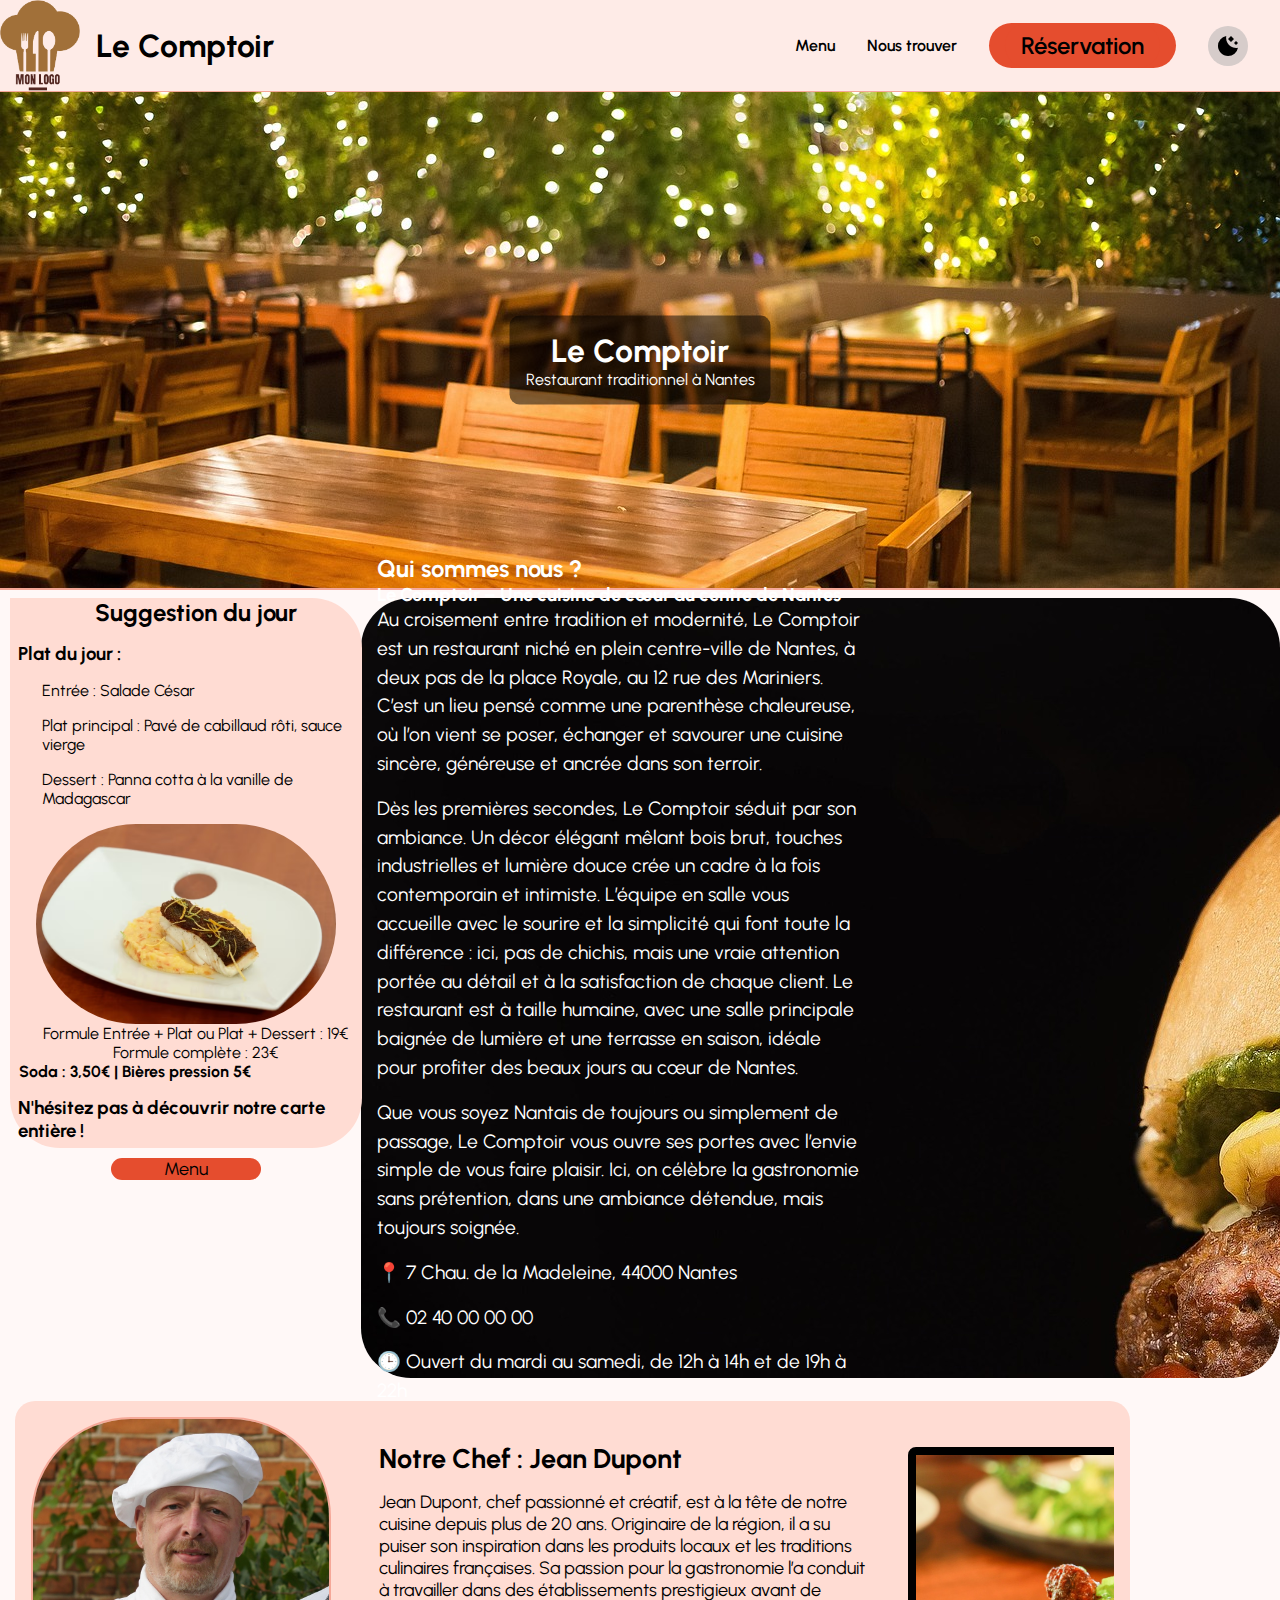
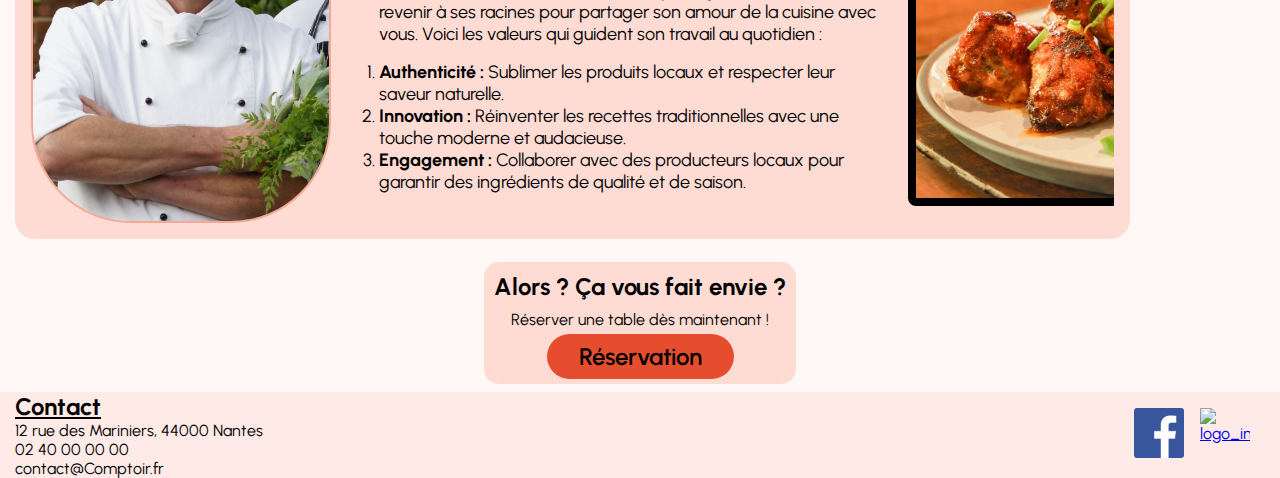
==== index.html @ 8c39a4dd "initial commit" ====
<!DOCTYPE html>
<html lang="en">

<header>
    <meta charset="UTF-8">
    <link rel="stylesheet" href="css\index_style.css">
    <script type="text/javascript" src="js/darkmode.js" defer></script>
    <link rel="preconnect" href="https://fonts.googleapis.com">
    <link rel="preconnect" href="https://fonts.gstatic.com" crossorigin>
    <link href="https://fonts.googleapis.com/css2?family=Urbanist:ital,wght@0,100..900;1,100..900&display=swap"
        rel="stylesheet">

    <meta name="viewport" content="width=device-width, initial-scale=1.0">
    <title>Site Test</title>
</header>

<body>
    <div class="grid">
        <header>
            <navbar>
                <div class="burger" id="burger">&#9776;</div> <!-- Icône burger -->
                <ul class="nav-list" id="nav-list">
                    <!-- Éléments alignés à gauche -->
                    <li class="nav-items nav-left">
                        <a href="index.html"> <img alt="logo_resto" class="logo" src="img/logo.png" /></a>
                    </li>
                    <li class="nav-items nav-left">
                        <h1><a href="index.html">Le Comptoir</a></h1>
                    </li>
        
                    <!-- Éléments alignés à droite -->
                    <li class="nav-items">
                        <a href="menu.html">Menu</a>
                    </li>
                    <li class="nav-items">
                        <a href="find.html">Nous trouver</a>
                    </li>
                    <li class="nav-items">
                        <button class="btn-resa"><a href="resa.html">Réservation</a></button>
                    </li>
                    <li class="nav-items">
                        <button class="theme_switch" id="theme_switch">
                            <svg xmlns="http://www.w3.org/2000/svg" height="24px" viewBox="0 -960 960 960" width="24px" fill="#000000"><path d="M600-640 480-760l120-120 120 120-120 120Zm200 120-80-80 80-80 80 80-80 80ZM483-80q-84 0-157.5-32t-128-86.5Q143-253 111-326.5T79-484q0-146 93-257.5T409-880q-18 99 11 193.5T520-521q71 71 165.5 100T879-410q-26 144-138 237T483-80Z"/></svg>
                            <svg xmlns="http://www.w3.org/2000/svg" height="24px" viewBox="0 -960 960 960" width="24px" fill="#000000"><path d="M480-280q-83 0-141.5-58.5T280-480q0-83 58.5-141.5T480-680q83 0 141.5 58.5T680-480q0 83-58.5 141.5T480-280ZM200-440H40v-80h160v80Zm720 0H760v-80h160v80ZM440-760v-160h80v160h-80Zm0 720v-160h80v160h-80ZM256-650l-101-97 57-59 96 100-52 56Zm492 496-97-101 53-55 101 97-57 59Zm-98-550 97-101 59 57-100 96-56-52ZM154-212l101-97 55 53-97 101-59-57Z"/></svg>
                        </button>
                    </li>
                </ul>
            </navbar>
        
            <!-- Image de présentation du resto -->
            <div class="Image-Resto">
                <img alt="img-rest" class="img-resto" src="img/resto.jpg" />
                <div class="resto-text">
                    <h1>Le Comptoir</h1>
                    <p>Restaurant traditionnel à Nantes</p>
                </div>
            </div>
        </header>

        <main>
            <!-- Présentation (sur la droite) -->
            <h2>Qui sommes nous ?</h2>
            <h3>Le Comptoir – Une cuisine de cœur au centre de Nantes</h3>
            <p>Au croisement entre tradition et modernité, Le Comptoir est un restaurant niché en plein centre-ville de
                Nantes, à deux pas de la place Royale, au 12 rue des Mariniers. C’est un lieu pensé comme une parenthèse
                chaleureuse, où l’on vient se poser, échanger et savourer une cuisine sincère, généreuse et ancrée dans
                son terroir.</p>
            <p>Dès les premières secondes, Le Comptoir séduit par son ambiance. Un décor élégant mêlant bois brut,
                touches industrielles et lumière douce crée un cadre à la fois contemporain et intimiste. L’équipe en
                salle vous accueille avec le sourire et la simplicité qui font toute la différence : ici, pas de
                chichis, mais une vraie attention portée au détail et à la satisfaction de chaque client. Le restaurant
                est à taille humaine, avec une salle principale baignée de lumière et une terrasse en saison, idéale
                pour profiter des beaux jours au cœur de Nantes.</p>
            <p>Que vous soyez Nantais de toujours ou simplement de passage, Le Comptoir vous ouvre ses portes avec
                l’envie simple de vous faire plaisir. Ici, on célèbre la gastronomie sans prétention, dans une ambiance
                détendue, mais toujours soignée.</p>
            <p>📍 7 Chau. de la Madeleine, 44000 Nantes</p>
            <p>📞 02 40 00 00 00</p>
            <p>🕒 Ouvert du mardi au samedi, de 12h à 14h et de 19h à 22h</p>
        </main>

        <!-- Section suggestion du jour (à gauche) -->
        <aside>
            <h2>Suggestion du jour</h2>
            <h3>Plat du jour :</h3>
            <ul>
                <li>Entrée : Salade César</li>
                <li>Plat principal : Pavé de cabillaud rôti, sauce vierge</li>
                <li>Dessert : Panna cotta à la vanille de Madagascar</li>
            </ul>
            <img alt="img_poisson" class="img_cabi" src="img/cabilllaut.png" />
            <p>Formule Entrée + Plat ou Plat + Dessert : 19€</p>
            <p>Formule complète : 23€</p>
            <h4>Soda : 3,50€ | Bières pression 5€</h4>
            <h3>N'hésitez pas à découvrir notre
                carte entière !</h3>
            <button class="btn-menu"><a href="menu.html">Menu</a></button>
        </aside>

        <chef>
            <!-- Section présentation du chef -->
            <img alt="img_chef" class="img-chef" src="img/chef.jpg" />
            <div class="chef-content">
                <h2>Notre Chef : Jean Dupont</h2>
                <p>Jean Dupont, chef passionné et créatif, est à la tête de notre cuisine depuis plus de 20 ans.
                    Originaire de la région, il a su puiser son inspiration dans les produits locaux et les traditions
                    culinaires françaises. Sa passion pour la gastronomie l’a conduit à travailler dans des
                    établissements prestigieux avant de revenir à ses racines pour partager son amour de la cuisine avec
                    vous. Voici les valeurs qui guident son travail au quotidien :</p>
                <ol>
                    <li><strong>Authenticité :</strong> Sublimer les produits locaux et respecter leur saveur naturelle.
                    </li>
                    <li><strong>Innovation :</strong> Réinventer les recettes traditionnelles avec une touche moderne et
                        audacieuse.</li>
                    <li><strong>Engagement :</strong> Collaborer avec des producteurs locaux pour garantir des
                        ingrédients de qualité et de saison.</li>
                </ol>
            </div>

            <!-- Slider photos repas -->
            <div id="slider">
                <figure>
                    <img alt="img_poulet" class="img_bouffe" src="img/poulet_slide.jpg" />
                    <img alt="img_boeuf" class="img_bouffe" src="img/boeuf_slide.jpg" />
                    <img alt="img_burger" class="img_bouffe" src="img/burger_slide.jpg" />
                    <img alt="img_pain" class="img_bouffe" src="img/pain_slide.jpg" />
                    <img alt="img_poulet" class="img_bouffe" src="img/poulet_slide.jpg" />
                </figure>
            </div>
        </chef>


        <envie>
            <h2> Alors ? Ça vous fait envie ?</h2>
            <p> Réserver une table dès maintenant !</p>
            <button class="btn-resa"><a href="resa.html">Réservation</a></button>

        </envie>

        <!-- Footer -->
        <footer>
            <div class="foot-left">
                <h2 style="text-decoration: underline;"> Contact</h2>
                <p>12 rue des Mariniers, 44000 Nantes</p>
                <p>02 40 00 00 00</p>
                <p>contact@Comptoir.fr</p>
            </div>
            <div class="foot-right">
                <!-- Lien vers les réseaux sociaux (ouvre une nouvelle page) -->
                <ul class="social-media">
                    <li><a href="https://www.facebook.com/" target="_blank"><img alt="logo_fb" class="logo_social"
                                src="img/facebook.png" /></a></li>
                    <li><a href="https://www.instagram.com/" target="_blank"><img alt="logo_insta" class="logo_social"
                                src="img/instagram.png" /></a></li>
                </ul>
            </div>
        </footer>
    </div>
    <!-- Appel scripts JS pour la NavBar responsive -->
<script src="js/script.js"></script>
</body>

</html>
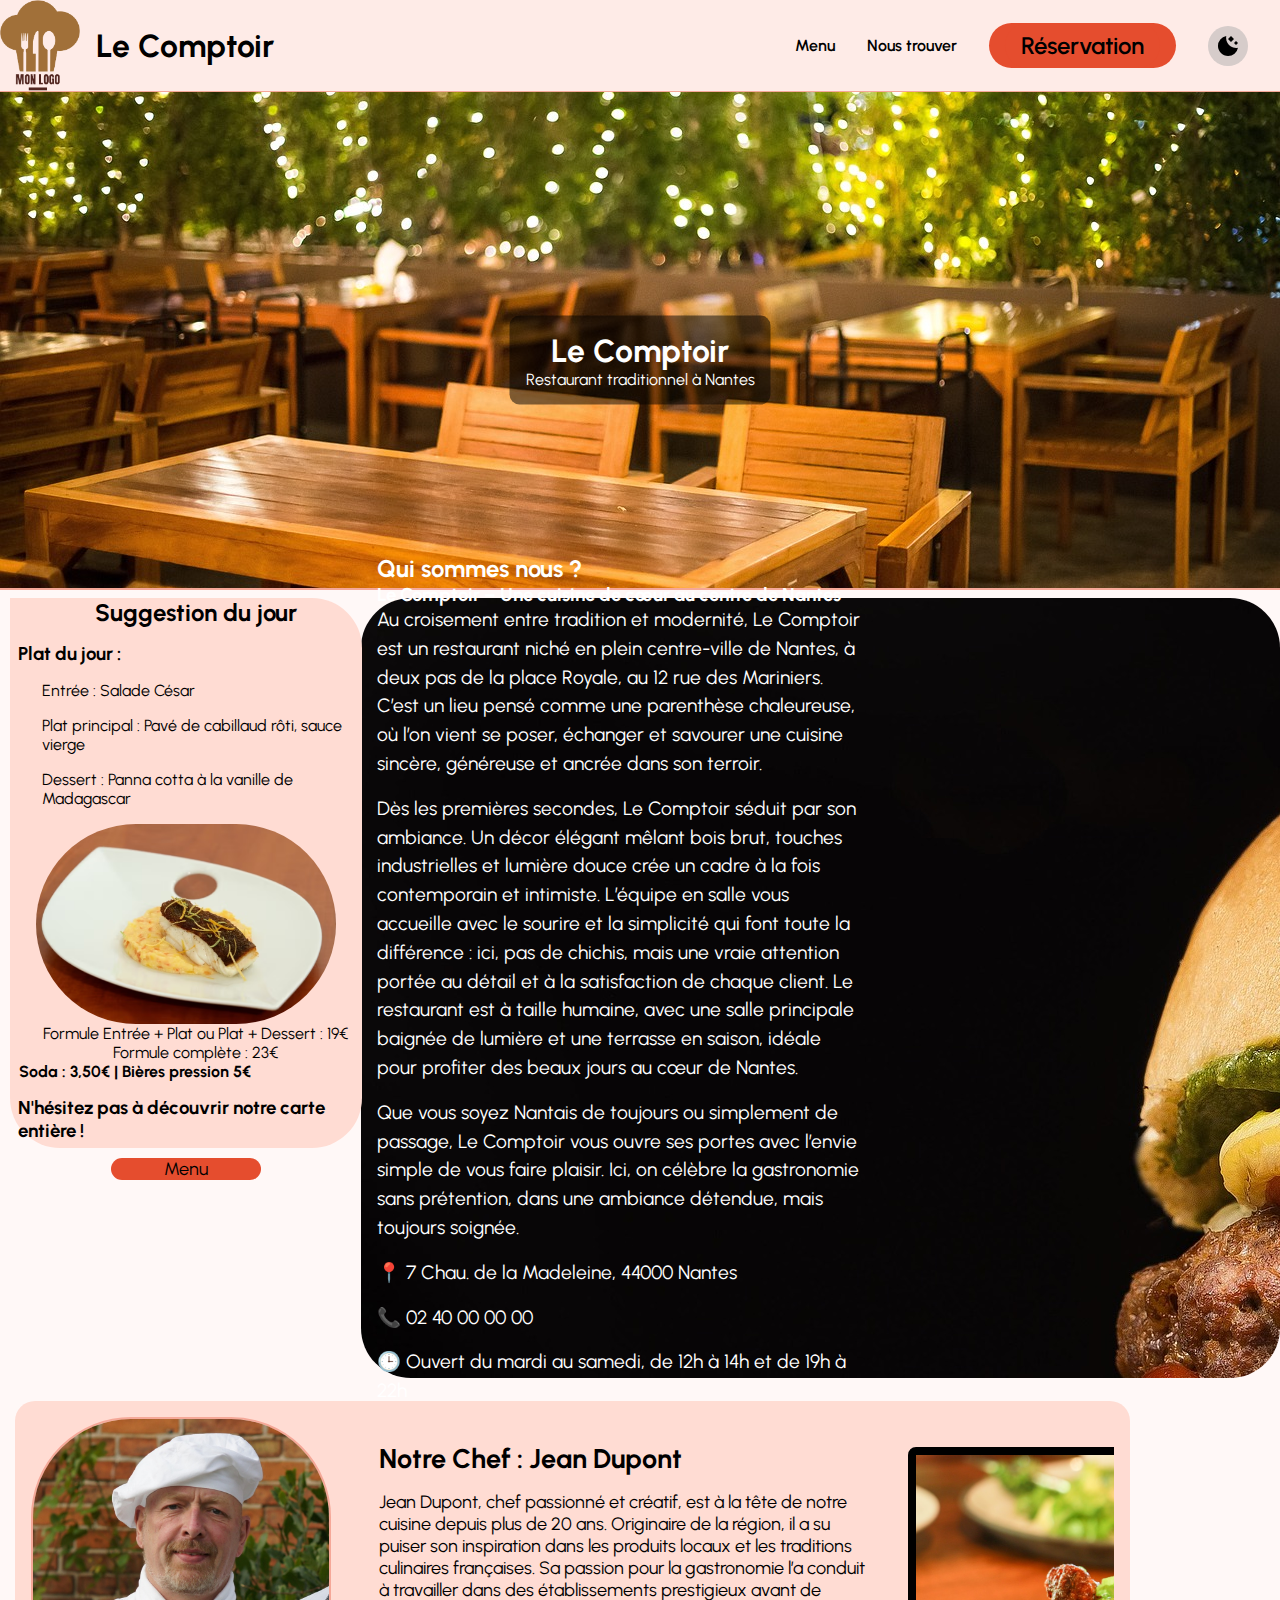
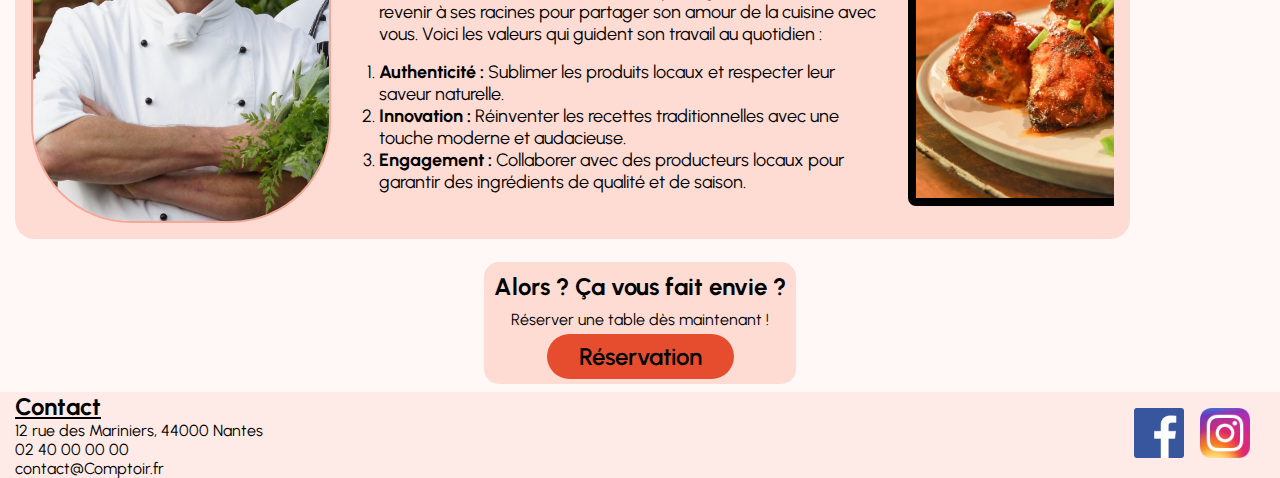
==== commit e825c72a: "test maj" ====
--- a/index.html
+++ b/index.html
@@ -3,7 +3,7 @@
 
 <header>
     <meta charset="UTF-8">
-    <link rel="stylesheet" href="css\index_style.css">
+    <link rel="stylesheet" href="./css/index_style.css">
     <script type="text/javascript" src="js/darkmode.js" defer></script>
     <link rel="preconnect" href="https://fonts.googleapis.com">
     <link rel="preconnect" href="https://fonts.gstatic.com" crossorigin>
@@ -159,5 +159,5 @@
     <!-- Appel scripts JS pour la NavBar responsive -->
 <script src="js/script.js"></script>
 </body>
-
+<!--Test Github-->
 </html>--- a/css/index_style.css
+++ b/css/index_style.css
@@ -0,0 +1,679 @@
+* {
+    margin: 0;
+    padding: 0;
+    max-width: 100vw;
+    box-sizing: border-box;
+    font-family: "Urbanist", sans-serif;
+}
+
+:root{
+    --base_color:#FFF8F7;
+    --variant_color:#FEEBE7;
+    --color_second_variant:#FFDCD3;
+    --color_text: black;
+    --color_btn: #E54D2E;
+    --color_hover:#EC8E7B;
+    --color_bordure:#F5A898;
+    --color_noir_trans:rgba(173, 173, 173, 0.5);
+}
+
+.dark_mode{
+    --base_color:#1F1513;
+    --variant_color:#4E1511;
+    --color_second_variant:#5E1C16;
+    --color_text: white;
+    --color_btn: #E54D2E;
+    --color_hover:#EC8E7B;
+    --color_bordure:#853A2D;
+    --color_noir_trans:rgba(0, 0, 0, 0.5);
+}
+
+
+/* GLOBAL: pour toutes les images */
+img {
+    max-width: 100%;
+    height: auto;
+    display: block;
+}
+
+body {
+    background-color: var(--base_color);
+    padding-top: 90px;
+    overflow-x: hidden; /* Empêche le scroll horizontal */
+}
+
+.grid {
+    display: grid;
+    gap: 0.5rem;
+    grid-template-rows: auto 1fr auto; /* Le contenu principal (1fr) prend tout l'espace disponible */
+    grid-template-areas:
+        'header header header'
+        'sidebar main main'
+        'chef chef chef'
+        'envie envie envie'
+        'footer footer footer';
+    min-height: 100vh; /* La grille occupe toute la hauteur de la fenêtre */
+}
+
+/*Header + Navbar*/
+header {
+    grid-area: header;
+    background-color: var(--variant_color);
+    text-align: center;
+    position: static;
+    width: 100%;
+    margin: 0;
+}
+
+.logo {
+    width: 80px;
+    height: auto;
+}
+
+
+header a, header img {
+
+   background-color: var(--variant_color);
+}
+
+
+.nav-list {
+    font-style: normal;
+    font-weight: 600;
+    font-size: 1rem;
+    background-color: var(--variant_color);
+    display: flex;
+    justify-content: flex-end;
+    align-items: center;
+    font-variation-settings: "wdth" 100;
+    list-style: none;
+    position: fixed; /* Change la position en fixed */
+    top: 0; /* Fixe la navbar en haut de la page */
+    left: 0; /* Fixe la navbar au bord gauche */
+    width: 100%; /* S'assure que la navbar occupe toute la largeur */
+    z-index: 1000; /* Assure que la navbar reste au-dessus des autres éléments */
+}
+
+.nav-items {
+    list-style: none;
+    margin-right: 2rem;
+
+}
+
+.nav-left {
+    margin-right: 1rem; /* Ajoute un espace entre les éléments de gauche */
+}
+
+.nav-items:nth-child(3) {
+    margin-left: auto; /* Pousse les éléments suivants à droite */
+}
+
+.nav-items a {
+    text-decoration: none;
+    color: var(--color_text);
+
+}
+
+.nav-items a:hover {
+    color: var(--color_hover); /* Change la couleur au survol */
+}
+
+
+.btn-resa, .btn-resa a {
+    color: var(--color_text);
+    font-weight: 600;
+    font-size: 1.5rem;
+    background-color: var(--color_btn);
+    border: none;
+    outline: none;
+    border-radius: 40px;
+    padding: 0.5rem 1rem;
+    cursor: pointer;
+}
+
+.btn-resa:hover, .btn-resa a:hover {
+    color: var(--color_text);
+    background-color: var(--color_hover); /* Change la couleur au survol */
+}
+
+
+#theme_switch{
+    max-height: 50px;
+    max-width: 50px;
+    padding: 0.5rem;
+    border-radius: 50%;
+    background-color: var(--color_noir_trans);
+    border: none ;
+    display: flex;
+    justify-content: center; /* Centre le contenu horizontalement */
+    align-items: center; /* Centre le contenu verticalement */
+}
+
+#theme_switch svg:last-child {
+    display: none; /* Cache le soleil par défaut */
+}
+
+.dark_mode #theme_switch svg:first-child {
+    display: none; /* Cache la lune en mode sombre */
+}
+
+.dark_mode #theme_switch svg:last-child {
+    display: block; /* Affiche le soleil en mode sombre */
+    fill: var(--color_text);
+}
+
+.img-resto{
+    width:100%;
+    height: 500px;
+    object-fit: cover; /* Ajuste l'image pour couvrir le conteneur sans déformer l'image */
+    display: block; /* Évite les espaces indésirables en bas de l'image */
+    border-bottom: var(--color_bordure) solid 2px; /* Bordure inférieure de 5px */
+    border-top: var(--color_bordure) solid 2px; /* Bordure supérieure de 5px */
+}
+
+.resto-text{
+    position: absolute; /* Positionne le texte par-dessus l'image */
+    top: 40%; /* Centre verticalement */
+    left: 50%; /* Centre horizontalement */
+    transform: translate(-50%, -50%); /* Centre parfaitement le texte */
+    color: white; /* Texte blanc pour le contraste */
+    text-align: center; /* Centre le texte */
+    padding: 1rem; /* Ajoute un peu d'espace autour du texte */
+    border-radius: 10px; /* Arrondit les coins du fond */
+    background-color: rgba(0, 0, 0, 0.5);; /* Fond noir semi-transparent */
+}
+
+/* Présentation (à droite)*/
+main{
+    grid-area: main;
+    background-image: url('../img/hamburger.jpg');
+    display: flex; /* Active Flexbox pour aligner les éléments */
+    flex-direction: column; /* Aligne les éléments verticalement */
+    justify-content: center; /* Centre les éléments verticalement */
+    align-items: flex-start; /* Centre les éléments horizontalement */
+
+    margin-left: auto; /* Pousse le main vers la droite */
+    padding: 1rem; /* Ajoute un peu d'espace interne */
+    max-width: 1200px; /* Limite la largeur maximale à 1200px */
+    width: 100%; /* Permet au main de s'adapter à des écrans plus petits */
+    border-radius: 50px;
+    max-height: 780px;
+}
+
+main h2, main h3, main p {
+    color: white;
+    background-color: transparent;
+}
+
+main p {
+    font-size: 1.2rem;
+    line-height: 1.5;
+    margin-bottom: 1rem; /* Ajoute un espacement entre les paragraphes */
+    margin-right: 25rem; /* Ajoute un espacement à droite */
+}
+
+/* Apercu menu (à gauche) */
+
+aside{
+    border-end-end-radius: 50px;
+    border-end-start-radius: 50px;
+    border-start-end-radius: 50px;
+}
+
+
+
+aside, aside h2, aside p, aside ul, aside li, aside h4, aside img {
+    grid-area: sidebar;
+    display: flex; /* Active Flexbox pour aligner les éléments */
+    flex-direction: column; /* Aligne les éléments verticalement */
+    justify-content: flex-start ; /* Centre les éléments verticalement */
+    color: var(--color_text);
+    background-color: var(--color_second_variant);
+    width: 100%;
+    max-height: 550px;
+    margin: 0 0.6rem;
+
+}
+
+aside h2, aside p {
+    width: 100%;
+    max-width: 540px;
+    text-align: center;
+    background-color: transparent;
+}
+
+aside h3{
+    margin-top: 0.8em;
+    margin-left: 0.5rem; 
+    max-width: fit-content;
+    background-color: transparent;
+}
+
+aside img{
+    width: 100%;
+    max-width: 300px;
+    height: auto;
+    border-radius: 100px;
+    margin-left: auto; /* Pousse l'image vers la droite */
+    margin-right: auto;
+}
+
+
+aside h4 {
+    width: 100%;
+    max-width: 540px;
+    background-color: transparent;
+}
+
+aside ul {
+    margin: 0.5rem 0; /* Supprime les marges par défaut */
+    padding-left: 2rem; /* Décale la liste à droite pour l'aligner avec le texte */
+    list-style-type: disc; /* Utilise des puces pour la liste */
+
+}
+
+aside li {
+    margin: 0.5rem 0; /* Ajoute un espacement vertical entre les éléments de la liste */
+}   
+
+.btn-menu, .btn-menu a{
+    margin-top: 1rem; /* Ajoute un espacement au-dessus du bouton */
+    color: var(--color_text);
+    background-color: var(--color_btn);
+    border: none;
+    border-radius: 60px;
+    width: 150px;
+    max-height: auto;
+    font-size: large;
+    margin-left: auto; /* Pousse le bouton vers la droite */
+    margin-right: auto; /* Pousse le bouton vers la droite */
+    border: none;
+    outline: none;
+    cursor: pointer;
+    text-decoration: none; /* Supprime le soulignement du lien */
+}
+
+.btn-menu:hover, .btn-menu a:hover {
+    color: var(--color_text);
+    font-size: large;
+    background-color: var(--color_hover); /* Change la couleur au survol */
+}
+
+/* Presentation chef*/
+
+chef {
+    grid-area: chef;
+    display: flex; /* Active Flexbox pour aligner l'image et le texte horizontalement */
+    flex-direction: row; /* Aligne les éléments en ligne (horizontalement) */
+    align-items: flex-start; /* Aligne les éléments en haut du bloc */
+    background-color: var(--color_second_variant);
+    color: var(--color_text);
+    padding: 1rem; /* Ajoute un peu d'espace interne */
+    margin: 15px;
+    border-radius: 20px;
+    margin-right: 150px;
+    gap: 2rem; /* Ajoute un espacement entre l'image et le texte */
+}
+
+.img-chef {
+    width: 100%;
+    max-width: 300px;
+    height: auto;
+    border-radius: 100px;
+    border: var(--color_bordure) solid 2px;
+    margin-right: 1rem;
+}
+
+.chef-content {
+    display: flex;
+    flex-direction: column; /* Aligne le texte verticalement */
+    justify-content: flex-start; /* Aligne le texte en haut */
+    gap: 1rem; /* Ajoute un espacement entre les éléments de texte */
+    font-family: 'Roboto', sans-serif;
+    font-size: large;
+    max-width: 600px;
+    margin-top: 25px;
+}
+
+/*Slider*/
+.img_bouffe {
+    width: 530px;
+    height: auto;
+    border-radius: 8px;
+    border: black solid 8px;
+}
+
+div#slider {
+    width: 530px;
+    overflow: hidden;
+    margin: 30px auto 0 auto;
+}
+
+div#slider figure {
+    position: relative;
+    width: 2650px; /* 5 images × 530px */
+    margin: 0;
+    padding: 0;
+    font-size: 0;
+    left: 0;
+    animation: 20s slidy infinite;
+    display: flex;
+}
+
+div#slider figure img {
+    width: 530px;
+    display: block;
+}
+
+/* Animation */
+@keyframes slidy {
+    0%   { left: 0px; }
+    20%  { left: 0px; }
+    25%  { left: -530px; }
+    45%  { left: -530px; }
+    50%  { left: -1060px; }
+    70%  { left: -1060px; }
+    75%  { left: -1590px; }
+    95%  { left: -1590px; }
+    100% { left: -2120px; }
+}
+
+
+/* Partie Envie*/
+envie, envie h2, envie p {
+    grid-area: envie;
+    color: var(--color_text);
+    background-color: var(--color_second_variant);
+    display: flex; /* Active Flexbox pour centrer les éléments */
+    flex-direction: column; /* Aligne les éléments verticalement */
+    justify-content: center; /* Centre les éléments verticalement */
+    align-items: center; /* Centre les éléments horizontalement */
+    padding: 0.3rem; /* Ajoute un peu d'espace interne */
+    margin : 0 auto;
+    text-align: center; /* Centre le texte */
+    border-radius: 15px;
+    
+}
+
+envie a{
+    text-decoration: none; 
+
+}
+
+
+/* Footer */
+footer {
+    grid-area: footer;
+    display: flex; /* Active Flexbox pour aligner les éléments */
+    justify-content: space-between; /* Espace entre les éléments */
+    background-color: var(--variant_color);
+    color: var(--color_text);
+    position: relative;
+    bottom: 0;
+    width: 100%;
+}
+
+.foot-left {
+    margin-right: auto; /* Pousse le texte vers la gauche */
+    text-align: left; /* Aligne le texte à gauche */
+    margin-left: 15px; /* Ajoute un espacement à gauche */
+    gap: 1rem; /* Ajoute un espacement entre les éléments */
+}
+
+.foot-right, .foot-right ul {
+    display: flex; /* Active Flexbox pour aligner les logos en ligne */
+    gap: 1rem; /* Ajoute un espacement entre les logos */
+    margin-left: auto; /* Pousse les logos vers la droite */
+    list-style: none;
+    margin-top: 8px;
+    margin-right: 15px;
+}
+
+
+.logo_social{
+    width: 50px;
+    height: 50px;
+}
+
+.burger {
+    display: none;
+    font-size: 2rem;
+    cursor: pointer;
+    color: var(--color_text);
+    position: fixed;
+    top: 25px;
+    right: 25px;
+    z-index: 1100;
+}
+
+/*Parti Responsive*/
+
+/* Tablettes */
+@media screen and (max-width: 1024px) {
+    .grid {
+        grid-template-areas:
+            'header'
+            'main'
+            'sidebar'
+            'chef'
+            'envie'
+            'footer';
+        grid-template-columns: 1fr;
+    }
+
+    .nav-list {
+        flex-wrap: wrap;
+        justify-content: center;
+        padding: 0.5rem;
+    }
+
+    .nav-items {
+        margin: 0.5rem;
+    }
+
+    main p {
+        margin-right: 0;
+    }
+
+    chef {
+        flex-direction: column;
+        align-items: center;
+        margin-right: 0;
+    }
+
+    .chef-content {
+        align-items: center;
+        text-align: center;
+    }
+
+    div#slider {
+        margin-right: 0;
+    }
+
+    aside, aside h2, aside p {
+        align-items: center;
+    }
+}
+
+/* Mobiles */
+@media screen and (max-width: 768px) {
+
+    .grid {
+        grid-template-areas:
+            'header'
+            'main'
+            'sidebar'
+            'chef'
+            'envie'
+            'footer';
+        grid-template-columns: 1fr;
+    }
+/*Header / Nabar*/
+    .nav-list {
+        flex-direction: column;
+        align-items: flex-end;
+        padding-left: 1rem;
+        height: 100%;
+    }
+
+    .burger {
+        display: block;
+        font-size: 2rem;
+        cursor: pointer;
+        z-index: 1100;
+        background-color: var(--color_noir_trans); /*Fond un peu transparent pour voir le bouton burger*/
+        border-radius: 10px;
+        padding: 0.2rem;
+    }
+
+    .nav-list {
+        display: none;
+        flex-direction: column; /* Aligne les éléments verticalement */
+        align-items: center; /* Centre les éléments horizontalement */
+        justify-content: center; /* Centre les éléments verticalement */
+        background-color: var(--variant_color); /* Fond de la navbar */
+        position: fixed;
+        top: 0;
+        left: 0;
+        width: 100%;
+        height: 100%;
+        padding: 1rem 0;
+        z-index: 1000;
+    }
+
+    .nav-items{
+        margin: 0.7rem 0; /* Ajoute un espacement autour de la liste */
+    }
+
+    .nav-items:nth-child(3) {
+        margin-left: 0; /* Enlève le décalage vers la droite */
+    }
+    
+    .nav-items a {
+        text-align: center; /* Centre le texte horizontalement */
+        width: 100%; /* S'assure que l'élément occupe toute la largeur */
+        padding: 0.5rem 0; /* Ajoute un peu d'espace autour du texte */
+        display: block; /* Transforme l'élément en bloc pour appliquer le centrage */
+        color: var(--color_text); /* Couleur du texte */
+        text-decoration: none; /* Supprime le soulignement */
+    }
+
+
+    .nav-list.active {
+        display: flex;
+    }
+
+    main {
+        padding: 1rem;
+        text-align: center; /* Centre le texte */
+        align-items: center;
+    }
+
+    aside, chef, envie {
+        padding: 1rem;
+    }
+
+    aside{
+        align-items: center;
+        margin: 0 auto; /* Centre le bloc sur la page */
+        justify-content: center;
+        text-align: center; /* Centre le texte */
+    }
+
+    aside img{
+        max-width: 200px; /* Limite la largeur de l'image */
+    }
+
+    .btn-menu, .btn-menu a{
+        margin: 1rem auto; /* Centre le bouton */
+        width: 100%;
+        max-width: 200px; 
+    }
+
+    main h2, main h3, main p {
+        font-size: 0.9rem;
+        text-align: center; /* Centre le texte */
+        
+    }
+
+
+    .img-chef,
+    .img-resto,
+    .img_bouffe, .img_cabi {
+        width: 100%;
+        height: auto;
+    }
+
+    .resto-text {
+        font-size: 1rem;
+        padding: 0.9rem;
+        top : 28%;
+    }
+
+    .btn-menu, .btn-resa {
+        width: auto;
+        padding: 0.5rem 1rem;
+    }
+
+    /*Slider*/
+    .img_bouffe {
+        width: 250px;
+        height: auto;
+        border-radius: 8px;
+        border: black solid 8px;
+    }
+
+    div#slider {
+        width: 250px;
+        overflow: hidden;
+        margin-left: auto;
+        margin-right: auto;
+    }
+
+    div#slider figure {
+        position: relative;
+        width: 1250px; /* 5 × 250px */
+        margin: 0;
+        padding: 0;
+        font-size: 0;
+        left: 0;
+        animation: 20s slidy infinite;
+        display: flex;
+    }
+
+    div#slider figure img {
+        width: 250px;
+        display: block;
+    }
+
+    /* Animation */
+    @keyframes slidy {
+        0%   { left: 0px; }
+        20%  { left: 0px; }
+        25%  { left: -250px; }
+        45%  { left: -250px; }
+        50%  { left: -500px; }
+        70%  { left: -500px; }
+        75%  { left: -750px; }
+        95%  { left: -750px; }
+        100% { left: -1000px; }
+    }
+
+    /*Footer*/
+
+    footer {
+        flex-direction: column;
+        text-align: center;
+        gap: 1rem;
+        padding: 1rem;
+    }
+
+    .foot-left,.foot-right {
+            margin: 0;
+    }
+
+    .logo_social {
+        width: 32px;
+        height: 32px;
+    }
+}